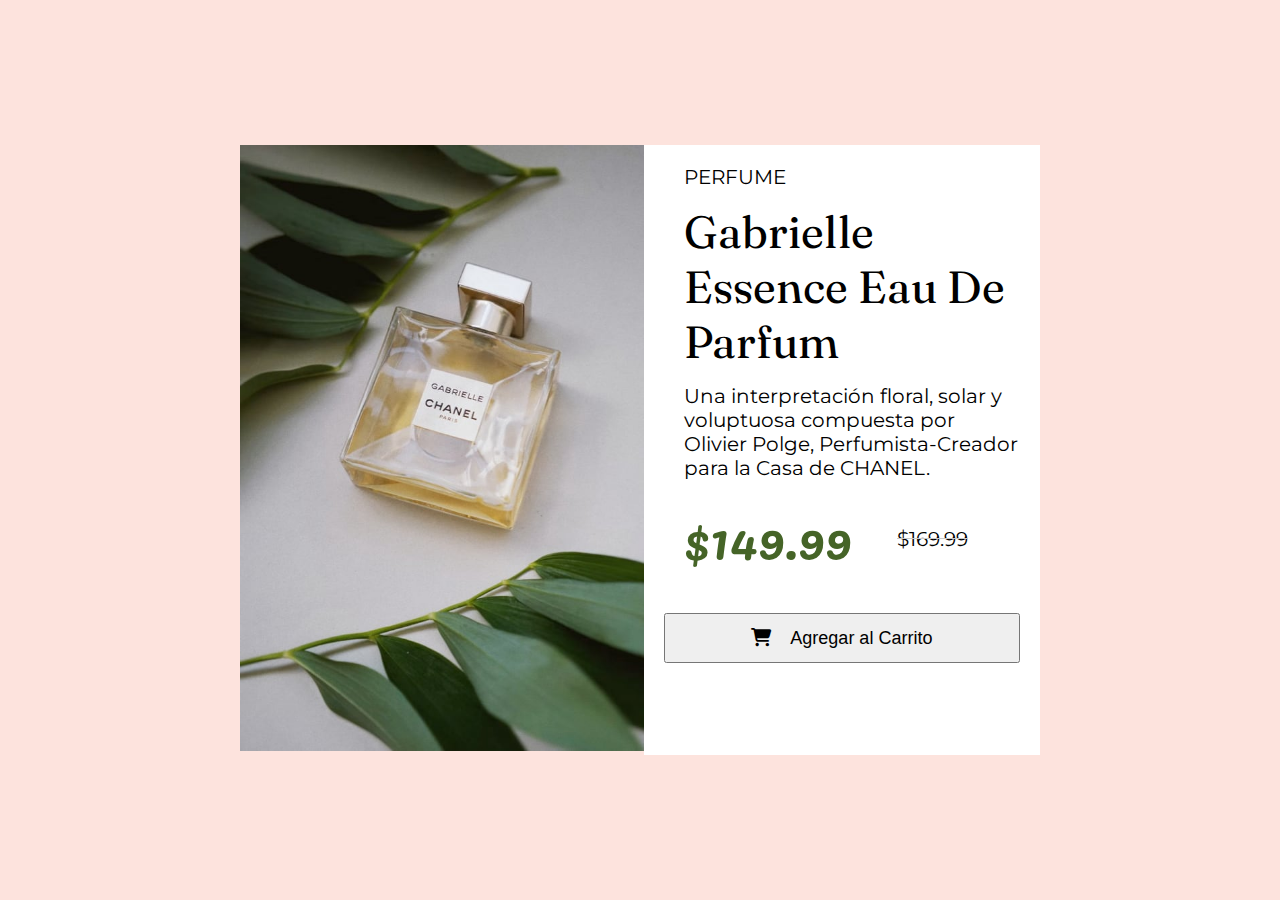
==== main.html @ b73dc1a7 "Ejercicio de card responsivo terminado" ====
<!DOCTYPE html>
<html lang="es">
<head>
    <meta charset="UTF-8">
    <meta name="viewport" content="width=device-width, initial-scale=1.0, maximum-scale=1.0, user-scalable=no">
    <title>Componente de tarjeta de vista previa de producto</title>
    <link href="https://cdn.jsdelivr.net/npm/bootstrap@5.3.2/dist/css/bootstrap.min.css" rel="stylesheet" integrity="sha384-T3c6CoIi6uLrA9TneNEoa7RxnatzjcDSCmG1MXxSR1GAsXEV/Dwwykc2MPK8M2HN" crossorigin="anonymous">
    <link rel="stylesheet" type="text/css" href="styles.css">
    <link rel="preconnect" href="https://fonts.googleapis.com" />
    <link rel="preconnect" href="https://fonts.gstatic.com" crossorigin />
    <link
        href="https://fonts.googleapis.com/css2?family=Fraunces:opsz,wght@9..144,700&family=Lobster&family=Roboto:wght@100&display=swap"
        rel="stylesheet" />
    <link rel="preconnect" href="https://fonts.googleapis.com" />
    <link rel="preconnect" href="https://fonts.gstatic.com" crossorigin />
    <link
        href="https://fonts.googleapis.com/css2?family=Fraunces:opsz,wght@9..144,700&family=Lobster&family=Montserrat:wght@100&family=Roboto:wght@100&display=swap"
        rel="stylesheet" />
    <link rel="preconnect" href="https://fonts.googleapis.com">
    <link rel="preconnect" href="https://fonts.gstatic.com" crossorigin>
    <link href="https://fonts.googleapis.com/css2?family=Pacifico&display=swap" rel="stylesheet">
    <link rel="stylesheet" href="https://cdnjs.cloudflare.com/ajax/libs/font-awesome/6.1.0/css/all.min.css">
</head>

<body>
    <div class="background">
        <div class="container">
            <div class="image">
                <img src="/Imagenes/image-product-desktop.jpg" alt="Imagen del producto">
            </div>
            <div class="content">
                <p class="monserrat">PERFUME</p>
                <p class="fraunces">Gabrielle Essence Eau De Parfum</p>
                <p class="monserrat">Una interpretación floral, solar y voluptuosa compuesta
                    por Olivier Polge, Perfumista-Creador para la Casa de CHANEL.
                </p>
                <div class="prices">
                    <p class="pacifico">$149.99</p>
                    <p class="monserrat1">$169.99</p>
                </div>
                <button type="button" class="btn btn-success btn-lg">
                    <i class="fas fa-shopping-cart"></i> Agregar al Carrito
                </button>
            </div>
        </div>
    </div>
</body>
</html>
---- styles.css ----
*{
    box-sizing: border-box;
}

body, html {
    height: 100%;
    margin: 0;
    padding: 0;
}

.background {
    min-height: 100vh;
    display: flex;
    justify-content: center;
    align-items: center;
    background-color: #FDE3DD;
}

.container {
    max-width: 800px;
    width: 100%; 
    box-sizing: border-box;
    display: flex;
}

.image {
    flex: 1.7;
    overflow: hidden;
}

.image img {
    width: 100%;
    max-height: 100%; 
    object-fit: cover;
}

.content {
    flex: 1.5;
    background-color: white;
    padding: 20px;
    box-sizing: border-box;
    display: flex;
    flex-direction: column;
}

.monserrat, .fraunces, .monserrat1, .pacifico {
    margin: 0;  
}

.monserrat {
    font-family: 'Montserrat', sans-serif;
    font-size: 20px;
    padding-left: 20px;
    margin-bottom: 15px; /* Añade espacio en la parte inferior */
}

.fraunces {
    font-family: 'Fraunces', sans-serif;
    font-size: 45px;
    padding-left: 20px;
    margin-bottom: 15px; 
}

.monserrat1 {
    font-family: 'Montserrat', sans-serif;
    font-size: 20px;
    margin-left: 45px;  
    margin-bottom: 15px;
    position: relative; 
}

.monserrat1::after {
    content: ""; 
    position: absolute;
    bottom: 50%;
    left: 0;
    right: 0;
    border-bottom: 1px solid #C9C9C8; 
}

.pacifico {
    font-family: 'Pacifico', cursive;
    font-size: 50px;
    padding-left: 20px;
    color: #456427; 
    margin-bottom: 15px; 
}

.prices {
    display: flex;  
    align-items: center;  
    margin-bottom: 15px; 
}

.btn {
    width: 100%;
    height: 50px; 
    font-size: 18px; 
}

.btn i {
    margin-right: 15px; 
}

@media (max-width: 780px) {
    .container {
        flex-direction: column; 
    }

    .image, .content {
        flex: auto; 
    }

    .image img {
        max-height: 50vh;
    }
}
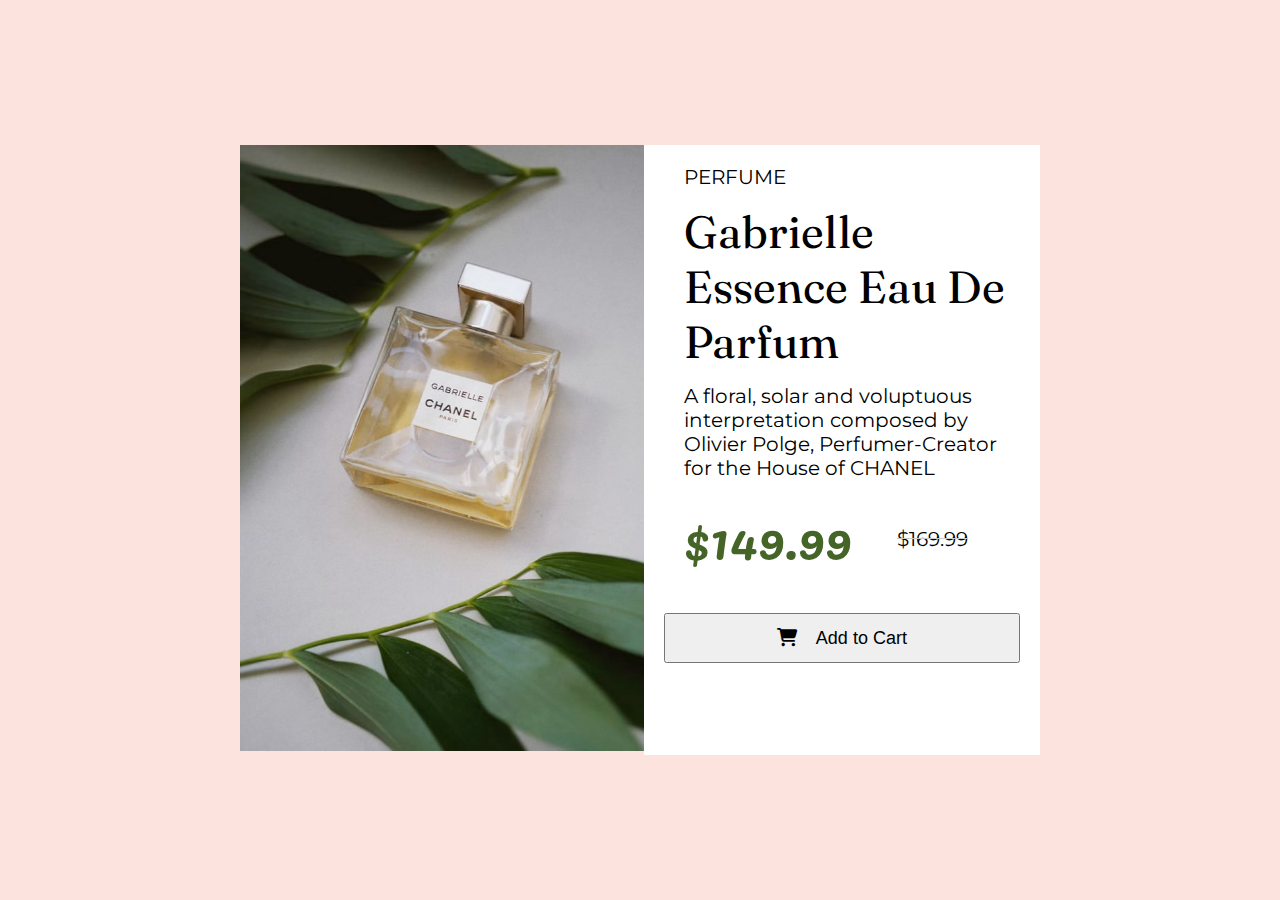
==== commit 155c2cb3: "Cambio de texto" ====
--- a/main.html
+++ b/main.html
@@ -31,15 +31,15 @@
             <div class="content">
                 <p class="monserrat">PERFUME</p>
                 <p class="fraunces">Gabrielle Essence Eau De Parfum</p>
-                <p class="monserrat">Una interpretación floral, solar y voluptuosa compuesta
-                    por Olivier Polge, Perfumista-Creador para la Casa de CHANEL.
+                <p class="monserrat">A floral, solar and voluptuous interpretation composed by Olivier Polge,
+                     Perfumer-Creator for the House of CHANEL
                 </p>
                 <div class="prices">
                     <p class="pacifico">$149.99</p>
                     <p class="monserrat1">$169.99</p>
                 </div>
                 <button type="button" class="btn btn-success btn-lg">
-                    <i class="fas fa-shopping-cart"></i> Agregar al Carrito
+                    <i class="fas fa-shopping-cart"></i> Add to Cart
                 </button>
             </div>
         </div>
